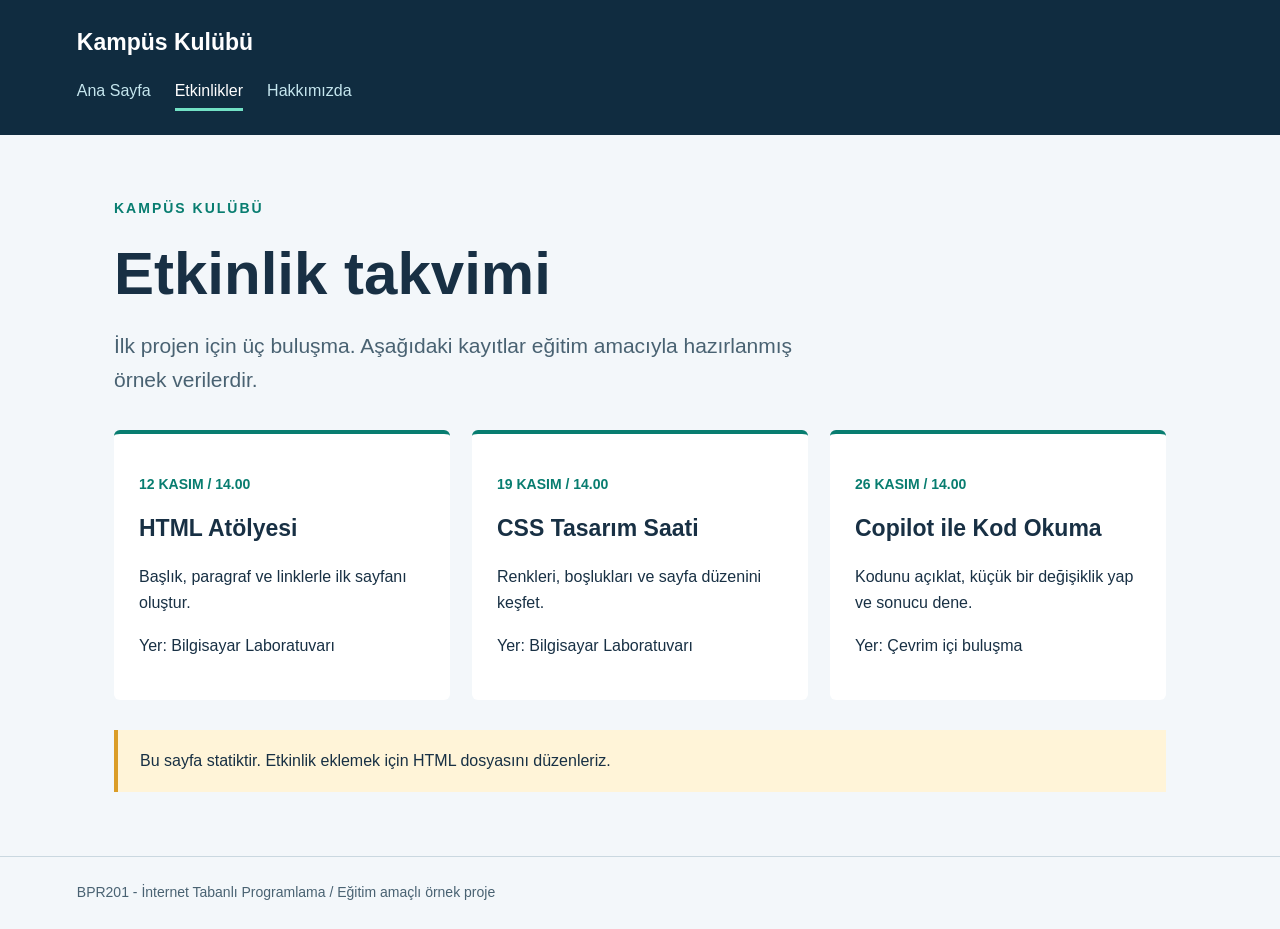
==== etkinlikler.html @ 02a17238 "Add files via upload" ====
<!doctype html>
<html lang="tr">
<head>
  <meta charset="UTF-8">
  <meta name="viewport" content="width=device-width, initial-scale=1.0">
  <title>Etkinlikler | Kampüs Kulübü</title>
  <link rel="stylesheet" href="style.css">
</head>
<body>
<header><div class="brand">Kampüs Kulübü</div><nav aria-label="Ana menü"><a href="index.html">Ana Sayfa</a>
<a href="etkinlikler.html" aria-current="page">Etkinlikler</a>
<a href="hakkimizda.html">Hakkımızda</a></nav></header>
<main><p class="eyebrow">KAMPÜS KULÜBÜ</p><h1>Etkinlik takvimi</h1>
<p class="intro">İlk projen için üç buluşma. Aşağıdaki kayıtlar eğitim amacıyla hazırlanmış örnek verilerdir.</p>
<section class="grid" aria-label="Örnek etkinlikler">
<article><p class="meta">12 KASIM / 14.00</p><h2>HTML Atölyesi</h2><p>Başlık, paragraf ve linklerle ilk sayfanı oluştur.</p><p>Yer: Bilgisayar Laboratuvarı</p></article>
<article><p class="meta">19 KASIM / 14.00</p><h2>CSS Tasarım Saati</h2><p>Renkleri, boşlukları ve sayfa düzenini keşfet.</p><p>Yer: Bilgisayar Laboratuvarı</p></article>
<article><p class="meta">26 KASIM / 14.00</p><h2>Copilot ile Kod Okuma</h2><p>Kodunu açıklat, küçük bir değişiklik yap ve sonucu dene.</p><p>Yer: Çevrim içi buluşma</p></article>
</section><p class="note">Bu sayfa statiktir. Etkinlik eklemek için HTML dosyasını düzenleriz.</p></main>
<footer>BPR201 - İnternet Tabanlı Programlama / Eğitim amaçlı örnek proje</footer>
</body>
</html>
---- style.css ----
/* Ortak görünüm: Üç HTML dosyası bu dosyayı kullanır. */
* { box-sizing: border-box; }
body { margin: 0; font-family: Arial, sans-serif; color: #183044; background: #f3f7fa; line-height: 1.65; }
header { background: #102c40; color: white; padding: 24px max(6vw, 20px); }
.brand { font-weight: bold; font-size: 23px; }
nav { display: flex; flex-wrap: wrap; gap: 24px; margin-top: 12px; }
nav a { color: #c5e6ee; text-decoration: none; padding: 4px 0; }
nav a[aria-current="page"] { color: white; border-bottom: 3px solid #72e1c5; }
a { color: #086767; }
a:focus-visible { outline: 3px solid #e1a82b; outline-offset: 5px; }
main { max-width: 1100px; margin: 0 auto; padding: 48px 24px; min-height: 65vh; }
.eyebrow { color: #087d70; font-weight: bold; letter-spacing: 2px; font-size: 14px; }
h1 { font-size: clamp(34px, 5vw, 60px); line-height: 1.12; max-width: 850px; margin: 20px 0; }
.intro { font-size: 21px; max-width: 730px; color: #496272; }
.button { display: inline-block; margin: 16px 0 32px; padding: 13px 24px; background: #087d70; color: white; border-radius: 6px; text-decoration: none; font-weight: bold; }
.grid { display: grid; grid-template-columns: repeat(3, 1fr); gap: 22px; margin-top: 32px; }
article { background: white; border-top: 4px solid #087d70; padding: 25px; border-radius: 6px; }
article h2 { margin: 10px 0; font-size: 23px; }
.meta { font-size: 14px; color: #087d70; font-weight: bold; }
.note { padding: 18px 22px; border-left: 4px solid #db9d27; background: #fff4d8; margin-top: 30px; }
footer { border-top: 1px solid #cad8e0; padding: 24px 6vw; color: #496272; font-size: 14px; }
@media (max-width: 700px) { .grid { grid-template-columns: 1fr; } main { padding-top: 28px; } }
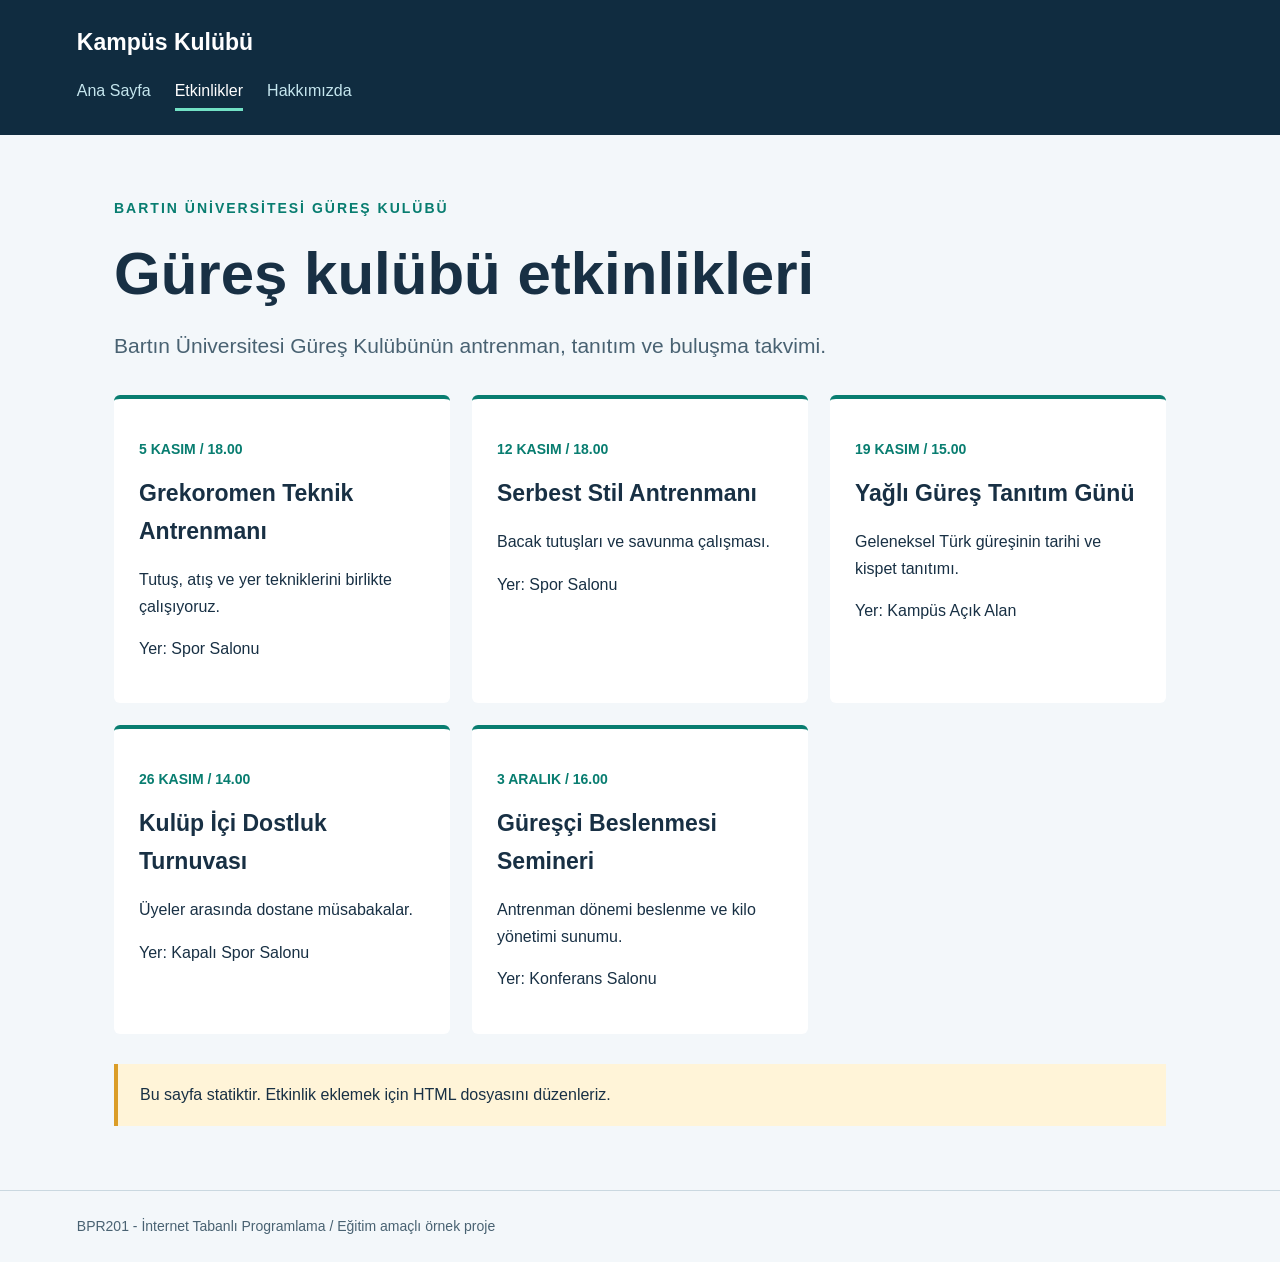
==== commit 34594fe4: "Güreş kulubu olarak değiştirip düzenledik." ====
--- a/etkinlikler.html
+++ b/etkinlikler.html
@@ -10,12 +10,14 @@
 <header><div class="brand">Kampüs Kulübü</div><nav aria-label="Ana menü"><a href="index.html">Ana Sayfa</a>
 <a href="etkinlikler.html" aria-current="page">Etkinlikler</a>
 <a href="hakkimizda.html">Hakkımızda</a></nav></header>
-<main><p class="eyebrow">KAMPÜS KULÜBÜ</p><h1>Etkinlik takvimi</h1>
-<p class="intro">İlk projen için üç buluşma. Aşağıdaki kayıtlar eğitim amacıyla hazırlanmış örnek verilerdir.</p>
-<section class="grid" aria-label="Örnek etkinlikler">
-<article><p class="meta">12 KASIM / 14.00</p><h2>HTML Atölyesi</h2><p>Başlık, paragraf ve linklerle ilk sayfanı oluştur.</p><p>Yer: Bilgisayar Laboratuvarı</p></article>
-<article><p class="meta">19 KASIM / 14.00</p><h2>CSS Tasarım Saati</h2><p>Renkleri, boşlukları ve sayfa düzenini keşfet.</p><p>Yer: Bilgisayar Laboratuvarı</p></article>
-<article><p class="meta">26 KASIM / 14.00</p><h2>Copilot ile Kod Okuma</h2><p>Kodunu açıklat, küçük bir değişiklik yap ve sonucu dene.</p><p>Yer: Çevrim içi buluşma</p></article>
+<main><p class="eyebrow">BARTIN ÜNİVERSİTESİ GÜREŞ KULÜBÜ</p><h1>Güreş kulübü etkinlikleri</h1>
+<p class="intro">Bartın Üniversitesi Güreş Kulübünün antrenman, tanıtım ve buluşma takvimi.</p>
+<section class="grid" aria-label="Bartın Üniversitesi Güreş Kulübü etkinlikleri">
+<article><p class="meta">5 KASIM / 18.00</p><h2>Grekoromen Teknik Antrenmanı</h2><p>Tutuş, atış ve yer tekniklerini birlikte çalışıyoruz.</p><p>Yer: Spor Salonu</p></article>
+<article><p class="meta">12 KASIM / 18.00</p><h2>Serbest Stil Antrenmanı</h2><p>Bacak tutuşları ve savunma çalışması.</p><p>Yer: Spor Salonu</p></article>
+<article><p class="meta">19 KASIM / 15.00</p><h2>Yağlı Güreş Tanıtım Günü</h2><p>Geleneksel Türk güreşinin tarihi ve kispet tanıtımı.</p><p>Yer: Kampüs Açık Alan</p></article>
+<article><p class="meta">26 KASIM / 14.00</p><h2>Kulüp İçi Dostluk Turnuvası</h2><p>Üyeler arasında dostane müsabakalar.</p><p>Yer: Kapalı Spor Salonu</p></article>
+<article><p class="meta">3 ARALIK / 16.00</p><h2>Güreşçi Beslenmesi Semineri</h2><p>Antrenman dönemi beslenme ve kilo yönetimi sunumu.</p><p>Yer: Konferans Salonu</p></article>
 </section><p class="note">Bu sayfa statiktir. Etkinlik eklemek için HTML dosyasını düzenleriz.</p></main>
 <footer>BPR201 - İnternet Tabanlı Programlama / Eğitim amaçlı örnek proje</footer>
 </body>
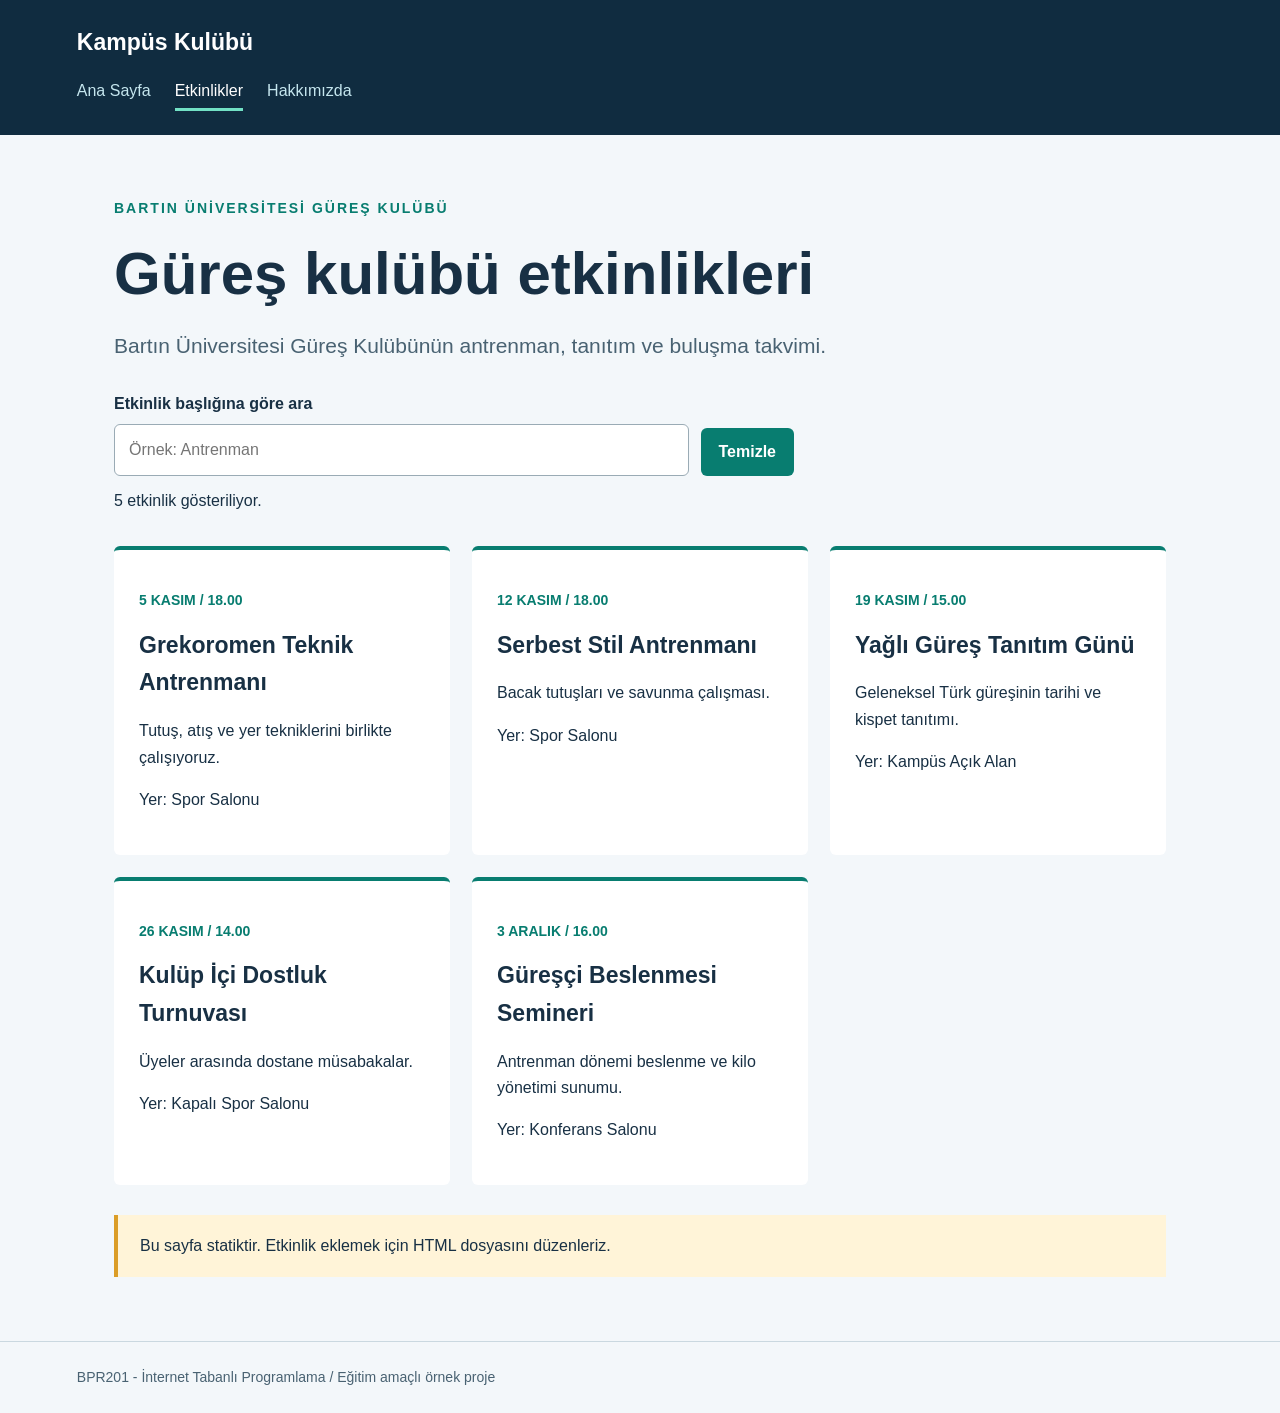
==== commit bd68efc0: "Arama çubuğu ekledik." ====
--- a/etkinlikler.html
+++ b/etkinlikler.html
@@ -5,6 +5,7 @@
   <meta name="viewport" content="width=device-width, initial-scale=1.0">
   <title>Etkinlikler | Kampüs Kulübü</title>
   <link rel="stylesheet" href="style.css">
+  <script src="script.js" defer></script>
 </head>
 <body>
 <header><div class="brand">Kampüs Kulübü</div><nav aria-label="Ana menü"><a href="index.html">Ana Sayfa</a>
@@ -12,7 +13,18 @@
 <a href="hakkimizda.html">Hakkımızda</a></nav></header>
 <main><p class="eyebrow">BARTIN ÜNİVERSİTESİ GÜREŞ KULÜBÜ</p><h1>Güreş kulübü etkinlikleri</h1>
 <p class="intro">Bartın Üniversitesi Güreş Kulübünün antrenman, tanıtım ve buluşma takvimi.</p>
-<section class="grid" aria-label="Bartın Üniversitesi Güreş Kulübü etkinlikleri">
+<div class="event-search">
+  <div class="event-search-field">
+    <label for="event-search">Etkinlik başlığına göre ara</label>
+    <input id="event-search" type="search" placeholder="Örnek: Antrenman" autocomplete="off">
+  </div>
+  <button id="clear-search" type="button">Temizle</button>
+</div>
+<div class="search-feedback">
+  <p id="event-count" role="status" aria-live="polite"></p>
+  <p id="empty-results" hidden>Aramanıza uygun etkinlik bulunamadı.</p>
+</div>
+<section class="grid" id="event-list" aria-label="Bartın Üniversitesi Güreş Kulübü etkinlikleri">
 <article><p class="meta">5 KASIM / 18.00</p><h2>Grekoromen Teknik Antrenmanı</h2><p>Tutuş, atış ve yer tekniklerini birlikte çalışıyoruz.</p><p>Yer: Spor Salonu</p></article>
 <article><p class="meta">12 KASIM / 18.00</p><h2>Serbest Stil Antrenmanı</h2><p>Bacak tutuşları ve savunma çalışması.</p><p>Yer: Spor Salonu</p></article>
 <article><p class="meta">19 KASIM / 15.00</p><h2>Yağlı Güreş Tanıtım Günü</h2><p>Geleneksel Türk güreşinin tarihi ve kispet tanıtımı.</p><p>Yer: Kampüs Açık Alan</p></article>
--- a/style.css
+++ b/style.css
@@ -17,6 +17,16 @@
 article { background: white; border-top: 4px solid #087d70; padding: 25px; border-radius: 6px; }
 article h2 { margin: 10px 0; font-size: 23px; }
 .meta { font-size: 14px; color: #087d70; font-weight: bold; }
+.event-search { display: grid; grid-template-columns: minmax(0, 1fr) auto; align-items: end; gap: 12px; max-width: 680px; margin-top: 28px; }
+.event-search-field { display: grid; gap: 6px; min-width: 0; }
+.event-search label { font-weight: bold; }
+.event-search input { width: 100%; min-width: 0; padding: 12px 14px; border: 1px solid #9aabb5; border-radius: 6px; color: inherit; background: white; font: inherit; }
+.event-search button { min-height: 48px; padding: 10px 18px; border: 0; border-radius: 6px; color: white; background: #087d70; font: inherit; font-weight: bold; cursor: pointer; }
+.event-search input:focus-visible, .event-search button:focus-visible { outline: 3px solid #e1a82b; outline-offset: 3px; }
+.search-feedback { margin-top: 12px; }
+.search-feedback p { margin: 0; }
+.search-feedback [hidden], article[hidden] { display: none; }
 .note { padding: 18px 22px; border-left: 4px solid #db9d27; background: #fff4d8; margin-top: 30px; }
 footer { border-top: 1px solid #cad8e0; padding: 24px 6vw; color: #496272; font-size: 14px; }
 @media (max-width: 700px) { .grid { grid-template-columns: 1fr; } main { padding-top: 28px; } }
+@media (max-width: 480px) { .event-search { grid-template-columns: minmax(0, 1fr); } }
